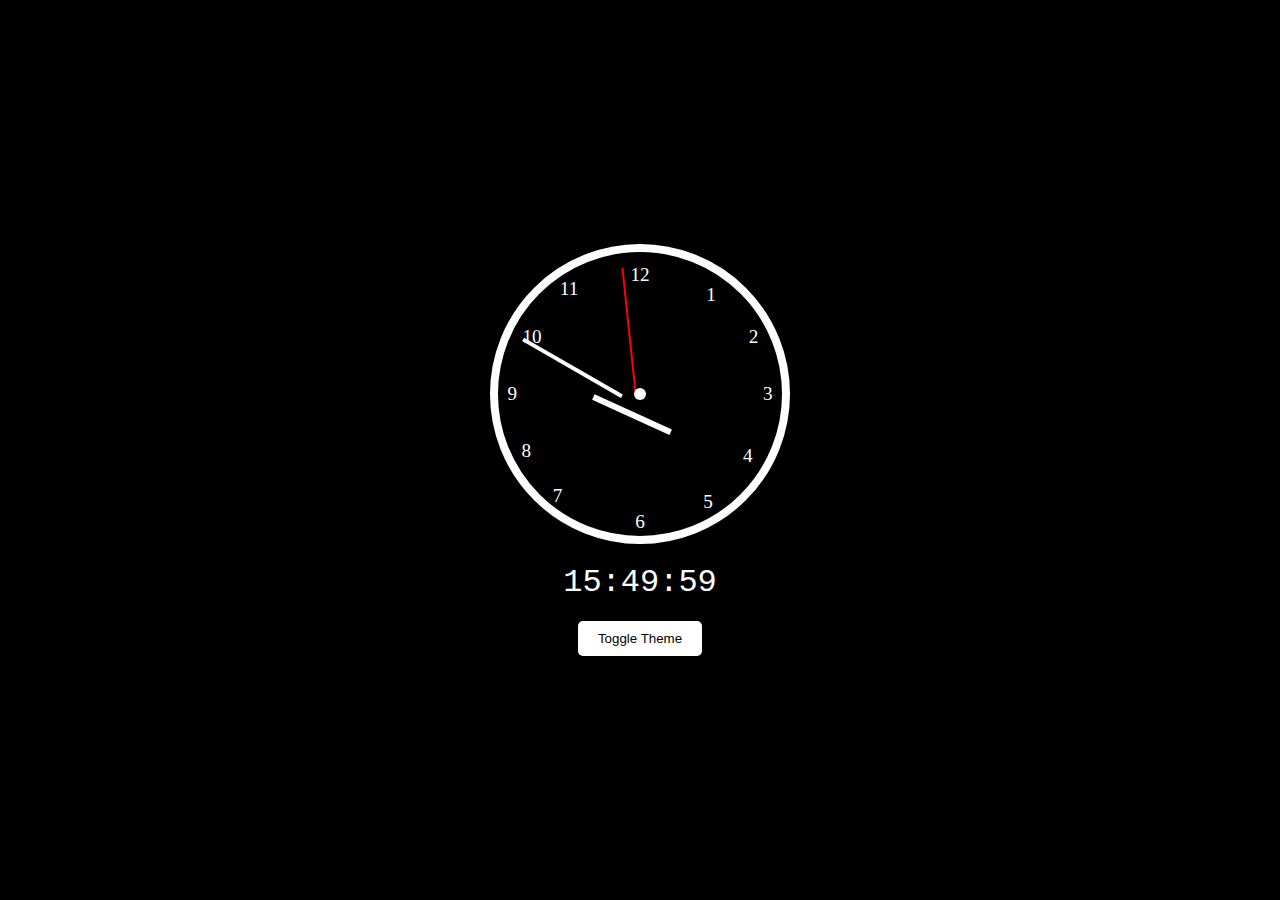
==== clock/index.html @ dbb607ca "add clock" ====
<!DOCTYPE html>
<html lang="en">
<head>
    <meta charset="UTF-8">
    <meta name="viewport" content="width=device-width, initial-scale=1.0">
    <title>Analog and Digital Clock with Theme Switch</title>
    <link rel="stylesheet" href="styles.css">
</head>
<body class="light-mode">
    <div class="clock-container">
        <div class="clock">
            <div class="hand hour" id="hour"></div>
            <div class="hand minute" id="minute"></div>
            <div class="hand second" id="second"></div>
            <div class="center"></div>
            <div class="digit" style="top: 8%; left: 50%;">12</div>
            <div class="digit" style="top: 15%; left: 75%;">1</div>
            <div class="digit" style="top: 30%; left: 90%;">2</div>
            <div class="digit" style="top: 50%; left: 95%;">3</div>
            <div class="digit" style="top: 72%; left: 88%;">4</div>
            <div class="digit" style="top: 88%; left: 74%;">5</div>
            <div class="digit" style="top: 95%; left: 50%;">6</div>
            <div class="digit" style="top: 86%; left: 21%;">7</div>
            <div class="digit" style="top: 70%; left: 10%;">8</div>
            <div class="digit" style="top: 50%; left: 5%;">9</div>
            <div class="digit" style="top: 30%; left: 12%;">10</div>
            <div class="digit" style="top: 13%; left: 25%;">11</div>
        </div>
        <div id="digital-time"></div>
        <button id="theme-toggle">Toggle Theme</button>
    </div>
    <script src="script.js"></script>
</body>
</html>
---- clock/styles.css ----
body {
    display: flex;
    justify-content: center;
    align-items: center;
    height: 100vh;
    margin: 0;
    transition: background-color 0.3s, color 0.3s;
}

.light-mode {
    background-color: white;
    color: black;
}

.dark-mode {
    background-color: black;
    color: white;
}

.clock-container {
    display: flex;
    flex-direction: column;
    align-items: center;
}

.clock {
    width: 300px;
    height: 300px;
    border: 8px solid currentColor;
    border-radius: 50%;
    position: relative;
    padding: 10px;
    box-sizing: border-box;
}

.hand {
    width: 50%;
    height: 4px;
    background-color: currentColor;
    position: absolute;
    top: 50%;
    transform-origin: 100%;
    transform: rotate(90deg);
    transition: transform 0.5s ease-in-out;
}

.hour {
    height: 6px;
    width: 30%;
}

.minute {
    height: 4px;
    width: 40%;
}

.second {
    height: 2px;
    width: 45%;
    background-color: red;
}

.center {
    width: 12px;
    height: 12px;
    background-color: currentColor;
    border-radius: 50%;
    position: absolute;
    top: 50%;
    left: 50%;
    transform: translate(-50%, -50%);
}

.digit {
    position: absolute;
    font-size: 1.2rem;
    transform: translate(-50%, -50%);
}

#digital-time {
    margin-top: 20px;
    font-size: 2rem;
    font-family: 'Courier New', Courier, monospace;
    animation: blink 1s step-end infinite;
}

@keyframes blink {
    50% { opacity: 0; }
}

button {
    margin-top: 20px;
    padding: 10px 20px;
    border: none;
    background-color: currentColor;
    color: inherit;
    cursor: pointer;
    border-radius: 5px;
    transition: background-color 0.3s, color 0.3s;
}

button:hover {
    background-color: lightgray;
}
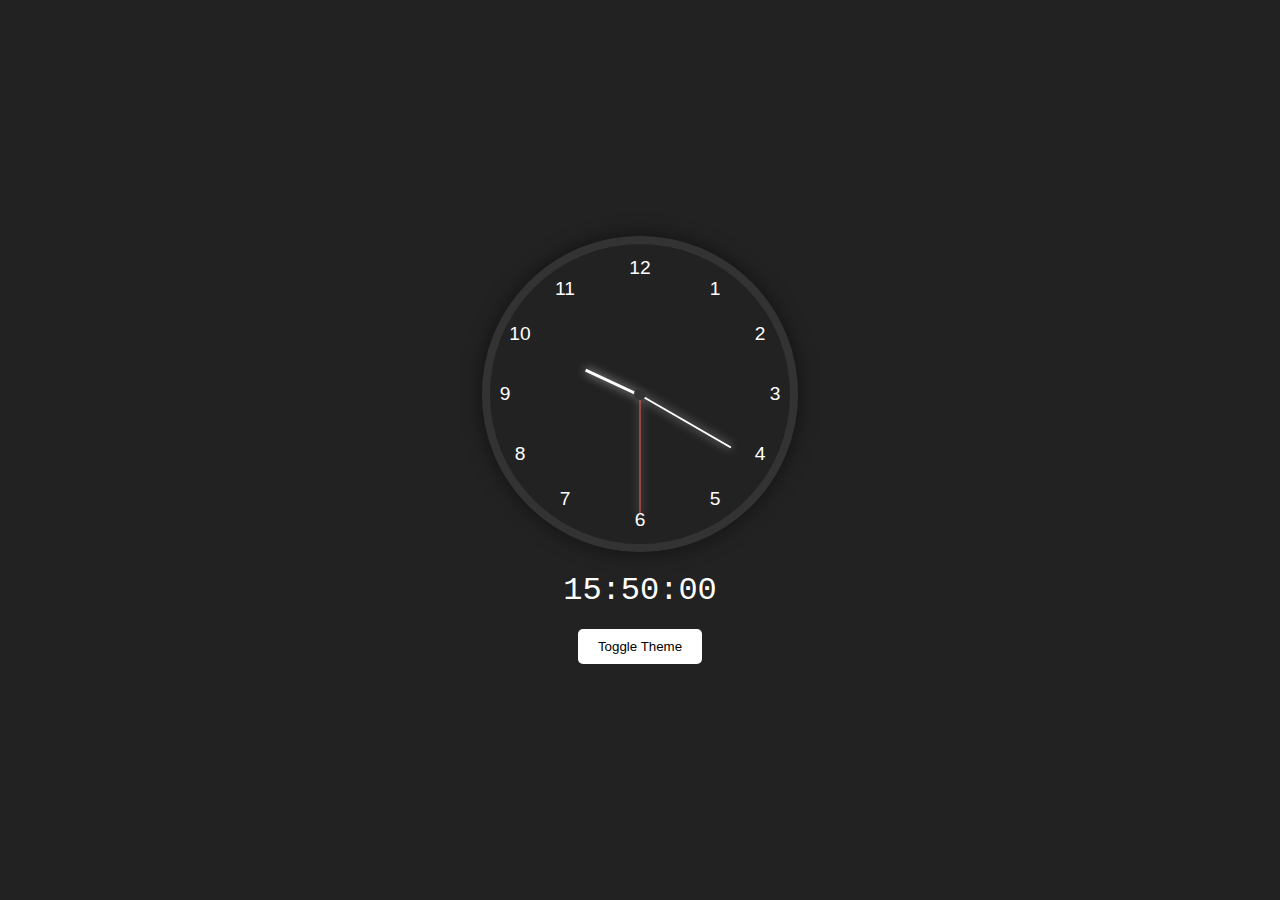
==== commit 3ae78819: "updates with some clock pointer changes" ====
--- a/clock/index.html
+++ b/clock/index.html
@@ -17,14 +17,14 @@
             <div class="digit" style="top: 15%; left: 75%;">1</div>
             <div class="digit" style="top: 30%; left: 90%;">2</div>
             <div class="digit" style="top: 50%; left: 95%;">3</div>
-            <div class="digit" style="top: 72%; left: 88%;">4</div>
-            <div class="digit" style="top: 88%; left: 74%;">5</div>
-            <div class="digit" style="top: 95%; left: 50%;">6</div>
-            <div class="digit" style="top: 86%; left: 21%;">7</div>
+            <div class="digit" style="top: 70%; left: 90%;">4</div>
+            <div class="digit" style="top: 85%; left: 75%;">5</div>
+            <div class="digit" style="top: 92%; left: 50%;">6</div>
+            <div class="digit" style="top: 85%; left: 25%;">7</div>
             <div class="digit" style="top: 70%; left: 10%;">8</div>
             <div class="digit" style="top: 50%; left: 5%;">9</div>
-            <div class="digit" style="top: 30%; left: 12%;">10</div>
-            <div class="digit" style="top: 13%; left: 25%;">11</div>
+            <div class="digit" style="top: 30%; left: 10%;">10</div>
+            <div class="digit" style="top: 15%; left: 25%;">11</div>
         </div>
         <div id="digital-time"></div>
         <button id="theme-toggle">Toggle Theme</button>
--- a/clock/styles.css
+++ b/clock/styles.css
@@ -5,16 +5,30 @@
     height: 100vh;
     margin: 0;
     transition: background-color 0.3s, color 0.3s;
+    background-color: #222; /* Dark background color */
+    color: #fff; /* Light text color */
+    font-family: Arial, sans-serif; /* Updated font */
 }
 
 .light-mode {
-    background-color: white;
-    color: black;
+    background-color: #f5f5f5; /* Light mode background color */
+    color: #000; /* Dark mode text color */
+}
+
+.light-mode .hand,
+.light-mode .digit,
+.light-mode #digital-time {
+    color: #000; /* Set color to black for light mode */
+}
+
+.light-mode .hour,
+.light-mode .minute {
+    background-color: #000; /* Set background color to black for hour and minute pointers */
 }
 
 .dark-mode {
-    background-color: black;
-    color: white;
+    background-color: #222; /* Dark mode background color */
+    color: #fff; /* Light mode text color */
 }
 
 .clock-container {
@@ -26,44 +40,48 @@
 .clock {
     width: 300px;
     height: 300px;
-    border: 8px solid currentColor;
+    border: 8px solid #333; /* Clock border color */
     border-radius: 50%;
     position: relative;
-    padding: 10px;
-    box-sizing: border-box;
+    box-shadow: 0 0 20px rgba(0, 0, 0, 0.5); /* Added box shadow for depth */
 }
 
 .hand {
     width: 50%;
     height: 4px;
-    background-color: currentColor;
+    background-color: #fff; /* White clock hands */
     position: absolute;
     top: 50%;
-    transform-origin: 100%;
-    transform: rotate(90deg);
+    left: 50%;
+    transform-origin: 0% 50%;
     transition: transform 0.5s ease-in-out;
+    box-shadow: 0 0 10px rgba(255, 255, 255, 0.8); /* Added glow effect */
 }
 
 .hour {
-    height: 6px;
-    width: 30%;
+    height: 3px; /* Adjusted height */
+    width: 20%; /* Adjusted width */
+    transform: translate(-100%, -50%) rotate(90deg);
 }
 
 .minute {
-    height: 4px;
-    width: 40%;
+    height: 2px; /* Adjusted height */
+    width: 35%; /* Adjusted width */
+    transform: translate(-100%, -50%) rotate(90deg);
 }
 
 .second {
-    height: 2px;
-    width: 45%;
-    background-color: red;
+    height: 1px; /* Adjusted height */
+    width: 40%; /* Adjusted width */
+    background-color: #ff5a5f; /* Red second hand */
+    transform: translate(-100%, -50%) rotate(90deg);
+    transition: transform 0.2s ease-in-out; /* Added smoother transition */
 }
 
 .center {
     width: 12px;
     height: 12px;
-    background-color: currentColor;
+    background-color: #333; /* Center dot color */
     border-radius: 50%;
     position: absolute;
     top: 50%;
@@ -75,13 +93,31 @@
     position: absolute;
     font-size: 1.2rem;
     transform: translate(-50%, -50%);
+    color: #fff; /* Digit color */
+    pointer-events: none; /* Prevent clicking on digits */
 }
+
+/* Updated styles for each digit */
+.digit:nth-child(1) { top: 8%; left: 50%; }
+.digit:nth-child(2) { top: 15%; left: 75%; }
+.digit:nth-child(3) { top: 30%; left: 90%; }
+.digit:nth-child(4) { top: 50%; left: 95%; }
+.digit:nth-child(5) { top: 70%; left: 90%; }
+.digit:nth-child(6) { top: 85%; left: 75%; }
+.digit:nth-child(7) { top: 92%; left: 50%; }
+.digit:nth-child(8) { top: 85%; left: 25%; }
+.digit:nth-child(9) { top: 70%; left: 10%; }
+.digit:nth-child(10) { top: 50%; left: 5%; }
+.digit:nth-child(11) { top: 30%; left: 10%; }
+.digit:nth-child(12) { top: 15%; left: 25%; }
+
 
 #digital-time {
     margin-top: 20px;
     font-size: 2rem;
     font-family: 'Courier New', Courier, monospace;
     animation: blink 1s step-end infinite;
+    color: #fff; /* Digital time color */
 }
 
 @keyframes blink {
@@ -92,13 +128,13 @@
     margin-top: 20px;
     padding: 10px 20px;
     border: none;
-    background-color: currentColor;
-    color: inherit;
+    background-color: #333; /* Button background color */
+    color: #fff; /* Button text color */
     cursor: pointer;
     border-radius: 5px;
     transition: background-color 0.3s, color 0.3s;
 }
 
 button:hover {
-    background-color: lightgray;
+    background-color: #555; /* Button hover background color */
 }
